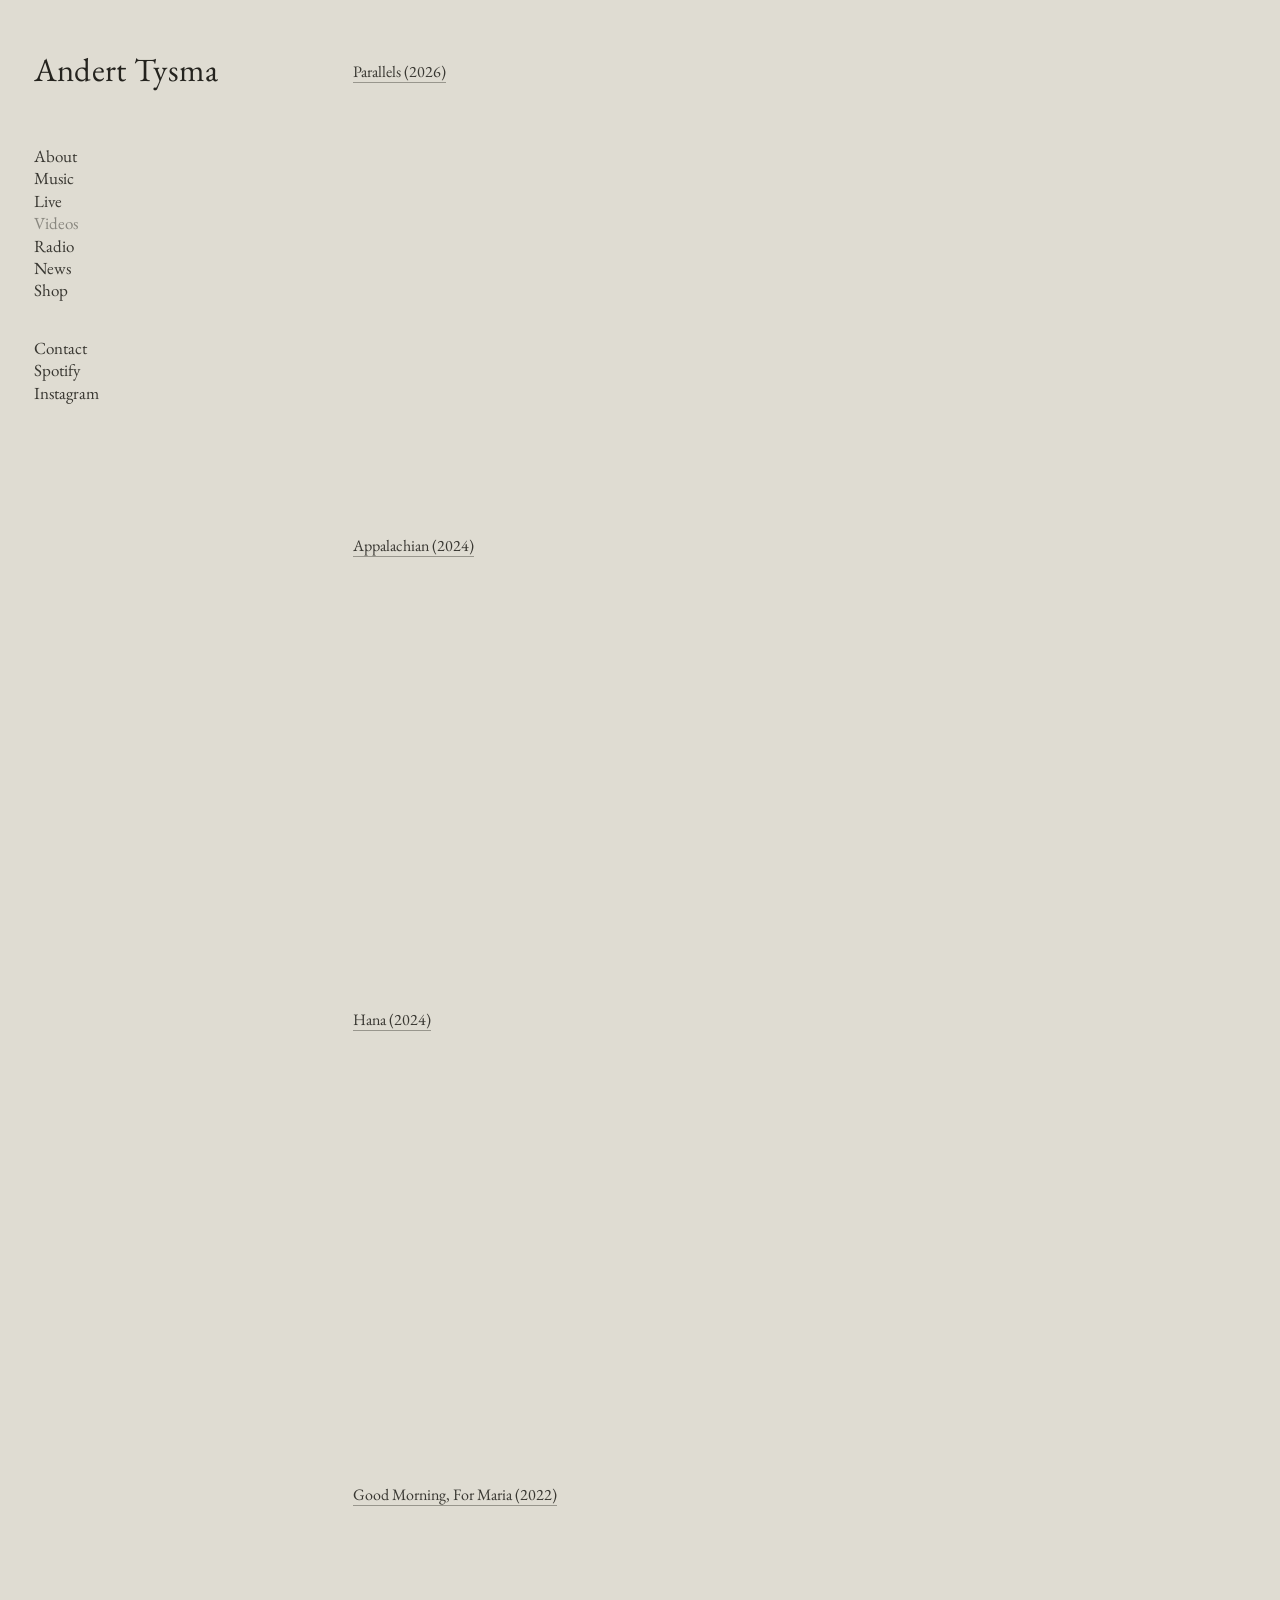
==== videos.html @ 86b9dd96 "Add files via upload" ====
<!DOCTYPE html>
<html lang="en">
<head>
  <meta charset="utf-8">
  <meta name="viewport" content="width=device-width, initial-scale=1">
  <title>Videos — Andert Tysma</title>
  <meta name="description" content="Andert Tysma — Dutch composer and pianist.">
  <meta property="og:title" content="Videos — Andert Tysma">
  <meta property="og:image" content="assets/parallels-cover-1200.jpg">
  <link rel="icon" type="image/svg+xml" href="assets/at-logo.svg">
  <link rel="preconnect" href="https://fonts.googleapis.com">
  <link rel="preconnect" href="https://fonts.gstatic.com" crossorigin>
  <link href="https://fonts.googleapis.com/css2?family=EB+Garamond:ital,wght@0,400;0,500;1,400&display=swap" rel="stylesheet">
  <link rel="stylesheet" href="style.css">
</head>
<body>
  <div class="site">
    <nav class="side" aria-label="Main">
      <a class="name" href="index.html">Andert Tysma</a>
      <ul>
        <li><a href="about.html">About</a></li>
        <li><a href="music.html">Music</a></li>
        <li><a href="live.html">Live</a></li>
        <li><a href="videos.html" aria-current="page">Videos</a></li>
        <li><a href="radio.html">Radio</a></li>
        <li><a href="news.html">News</a></li>
        <li><a href="shop.html">Shop</a></li>
      </ul>
      <ul>
        <li><a href="contact.html">Contact</a></li>
        <li><a href="https://open.spotify.com/artist/7K5Ed9APcbqH6erstMpdcM" target="_blank" rel="noopener">Spotify</a></li>
        <li><a href="https://www.instagram.com/anderttysma/" target="_blank" rel="noopener">Instagram</a></li>
      </ul>
    </nav>

    <main class="content">
      <section class="entry">
        <h2><a href="https://www.youtube.com/watch?v=qu-RlyP2Hc8" target="_blank" rel="noopener">Parallels (2026)</a></h2>
        <iframe class="video" title="Andert Tysma — Parallels"
                src="https://www.youtube.com/embed/qu-RlyP2Hc8?rel=0"
                referrerpolicy="strict-origin-when-cross-origin"
                allow="accelerometer; autoplay; clipboard-write; encrypted-media; gyroscope; picture-in-picture; web-share"
                allowfullscreen loading="lazy"></iframe>
      </section>

      <section class="entry">
        <h2><a href="https://www.youtube.com/watch?v=R7_wG4uY0Mc" target="_blank" rel="noopener">Appalachian (2024)</a></h2>
        <iframe class="video" title="Andert Tysma — Appalachian"
                src="https://www.youtube.com/embed/R7_wG4uY0Mc?rel=0"
                referrerpolicy="strict-origin-when-cross-origin"
                allow="accelerometer; autoplay; clipboard-write; encrypted-media; gyroscope; picture-in-picture; web-share"
                allowfullscreen loading="lazy"></iframe>
      </section>

      <section class="entry">
        <h2><a href="https://www.youtube.com/watch?v=959mAJRuTiE" target="_blank" rel="noopener">Hana (2024)</a></h2>
        <iframe class="video" title="Andert Tysma — Hana"
                src="https://www.youtube.com/embed/959mAJRuTiE?rel=0"
                referrerpolicy="strict-origin-when-cross-origin"
                allow="accelerometer; autoplay; clipboard-write; encrypted-media; gyroscope; picture-in-picture; web-share"
                allowfullscreen loading="lazy"></iframe>
      </section>

      <section class="entry">
        <h2><a href="https://www.youtube.com/watch?v=JKflxYLWBZQ" target="_blank" rel="noopener">Good Morning, For Maria (2022)</a></h2>
        <iframe class="video" title="Andert Tysma — Good Morning, For Maria"
                src="https://www.youtube.com/embed/JKflxYLWBZQ?rel=0"
                referrerpolicy="strict-origin-when-cross-origin"
                allow="accelerometer; autoplay; clipboard-write; encrypted-media; gyroscope; picture-in-picture; web-share"
                allowfullscreen loading="lazy"></iframe>
      </section>
    </main>
  </div>
</body>
</html>
---- style.css ----
/* Andert Tysma — layout after kmru.info: name + stacked menu on the left,
   content column starting ~38% across. */

:root {
  --panna: #dfdcd2;              /* panna white, 10% darker than #f8f4e9 */
  --ink: rgba(20, 18, 14, 0.82);
  --ink-strong: rgba(20, 18, 14, 0.92);
  --ink-dim: rgba(20, 18, 14, 0.42);
  --line: rgba(20, 18, 14, 0.35);
  --ph: rgba(20, 18, 14, 0.07);  /* placeholder boxes */
  --serif: "EB Garamond", Garamond, "Adobe Garamond Pro", "Times New Roman", serif;
  --left: 2.1rem;                /* outer margin, like KMRU's 33px */
  --top: 3.4rem;
}

* { box-sizing: border-box; margin: 0; padding: 0; }

html { -webkit-text-size-adjust: 100%; }

body {
  background: var(--panna);
  color: var(--ink);
  font-family: var(--serif);
  font-size: 17px;
  line-height: 1.32;
  -webkit-font-smoothing: antialiased;
}

a { color: inherit; text-decoration: none; }
ul { list-style: none; }

/* ---------- LAYOUT ---------- */
.site {
  display: grid;
  grid-template-columns: max-content 1fr;
  min-height: 100vh;
}

.side {
  position: sticky;
  top: 0;
  align-self: start;
  height: 100vh;
  padding: var(--top) 0 var(--top) var(--left);
  overflow-y: auto;
}

.name {
  display: inline-block;
  font-size: 2.05rem;
  line-height: 1;
  color: var(--ink-strong);
  letter-spacing: 0.01em;
  margin-bottom: 3.6rem;
}

.side ul + ul { margin-top: 2.2rem; }   /* gap before Contact, as on KMRU */
.side li a { display: inline-block; transition: color .2s; }
.side li a:hover,
.side li a[aria-current="page"] { color: var(--ink-dim); }

.content {
  /* gap to the menu: half of the earlier 38.5% column */
  padding: calc(var(--top) + 0.4rem) var(--left) 6rem clamp(4rem, 10.5vw, 9rem);
  max-width: 820px;
}

/* ---------- HOME ---------- */
.home-logo {
  display: block;
  width: 120px;
  margin-top: 3.6rem;   /* lines up with the top of the menu, where KMRU's photo sits */
  color: var(--ink-strong);
}
.home-logo svg { display: block; width: 100%; height: auto; }

/* ---------- ENTRIES ---------- */
.entry { margin-bottom: 4.5rem; }
.entry > * + * { margin-top: 0.9rem; }

h2 {
  font-size: 1rem;
  font-weight: 400;
}
h2 a, .content p a, .dates a, .shop a {
  border-bottom: 1px solid var(--line);
  transition: border-color .2s, color .2s;
}
h2 a:hover, .content p a:hover, .dates a:hover, .shop a:hover {
  color: var(--ink-dim);
  border-color: transparent;
}

.content p { max-width: 34em; }
.content p + p { margin-top: 0.9rem; }
.meta { color: var(--ink-dim); }
.placeholder { color: var(--ink-dim); font-style: italic; }

.player { display: block; width: 100%; max-width: 560px; height: 352px; border: 0; border-radius: 12px; }
.video  { display: block; width: 100%; aspect-ratio: 16 / 9; border: 0; }
figure.entry { margin-bottom: 2rem; }
.portrait { display: block; width: 100%; max-width: 560px; height: auto; }

/* placeholder boxes */
.ph {
  display: flex; align-items: center; justify-content: center;
  background: var(--ph);
  color: var(--ink-dim);
  font-size: 0.85rem;
  font-style: italic;
}
.ph--player { max-width: 560px; height: 152px; border-radius: 12px; }
.ph--video  { width: 100%; aspect-ratio: 16 / 9; }
.ph--square { width: 100%; aspect-ratio: 1; }

/* live dates */
.dates li {
  display: grid;
  grid-template-columns: 7.5em 1fr auto;
  gap: 1rem;
  padding: 0.45rem 0;
  border-bottom: 1px solid rgba(20,18,14,0.1);
}
.dates--past { color: var(--ink-dim); }

/* shop */
.shop {
  display: grid;
  grid-template-columns: repeat(auto-fill, minmax(170px, 1fr));
  gap: 2rem 1.5rem;
}
.shop li { display: grid; gap: 0.5rem; justify-items: start; }

/* singles & EPs list */
.releases li {
  display: flex; justify-content: space-between; gap: 1rem;
  max-width: 560px;
  padding: 0.35rem 0;
  border-bottom: 1px solid rgba(20,18,14,0.1);
}
.releases a { border-bottom: 1px solid var(--line); }
.releases a:hover { color: var(--ink-dim); border-color: transparent; }

.contact p + p { margin-top: 1.4rem; }

/* ---------- SMALL SCREENS ---------- */
@media (max-width: 720px) {
  :root { --left: 1.4rem; --top: 2rem; }
  .site { grid-template-columns: 1fr; align-content: start; }
  .side { position: static; height: auto; padding: var(--top) var(--left) 0; }
  .name { margin-bottom: 1.6rem; }
  .side ul + ul { margin-top: 1.2rem; }
  .content { padding: 2.6rem var(--left) 4rem; }
  .home-logo { margin-top: 0.5rem; width: 105px; }
}
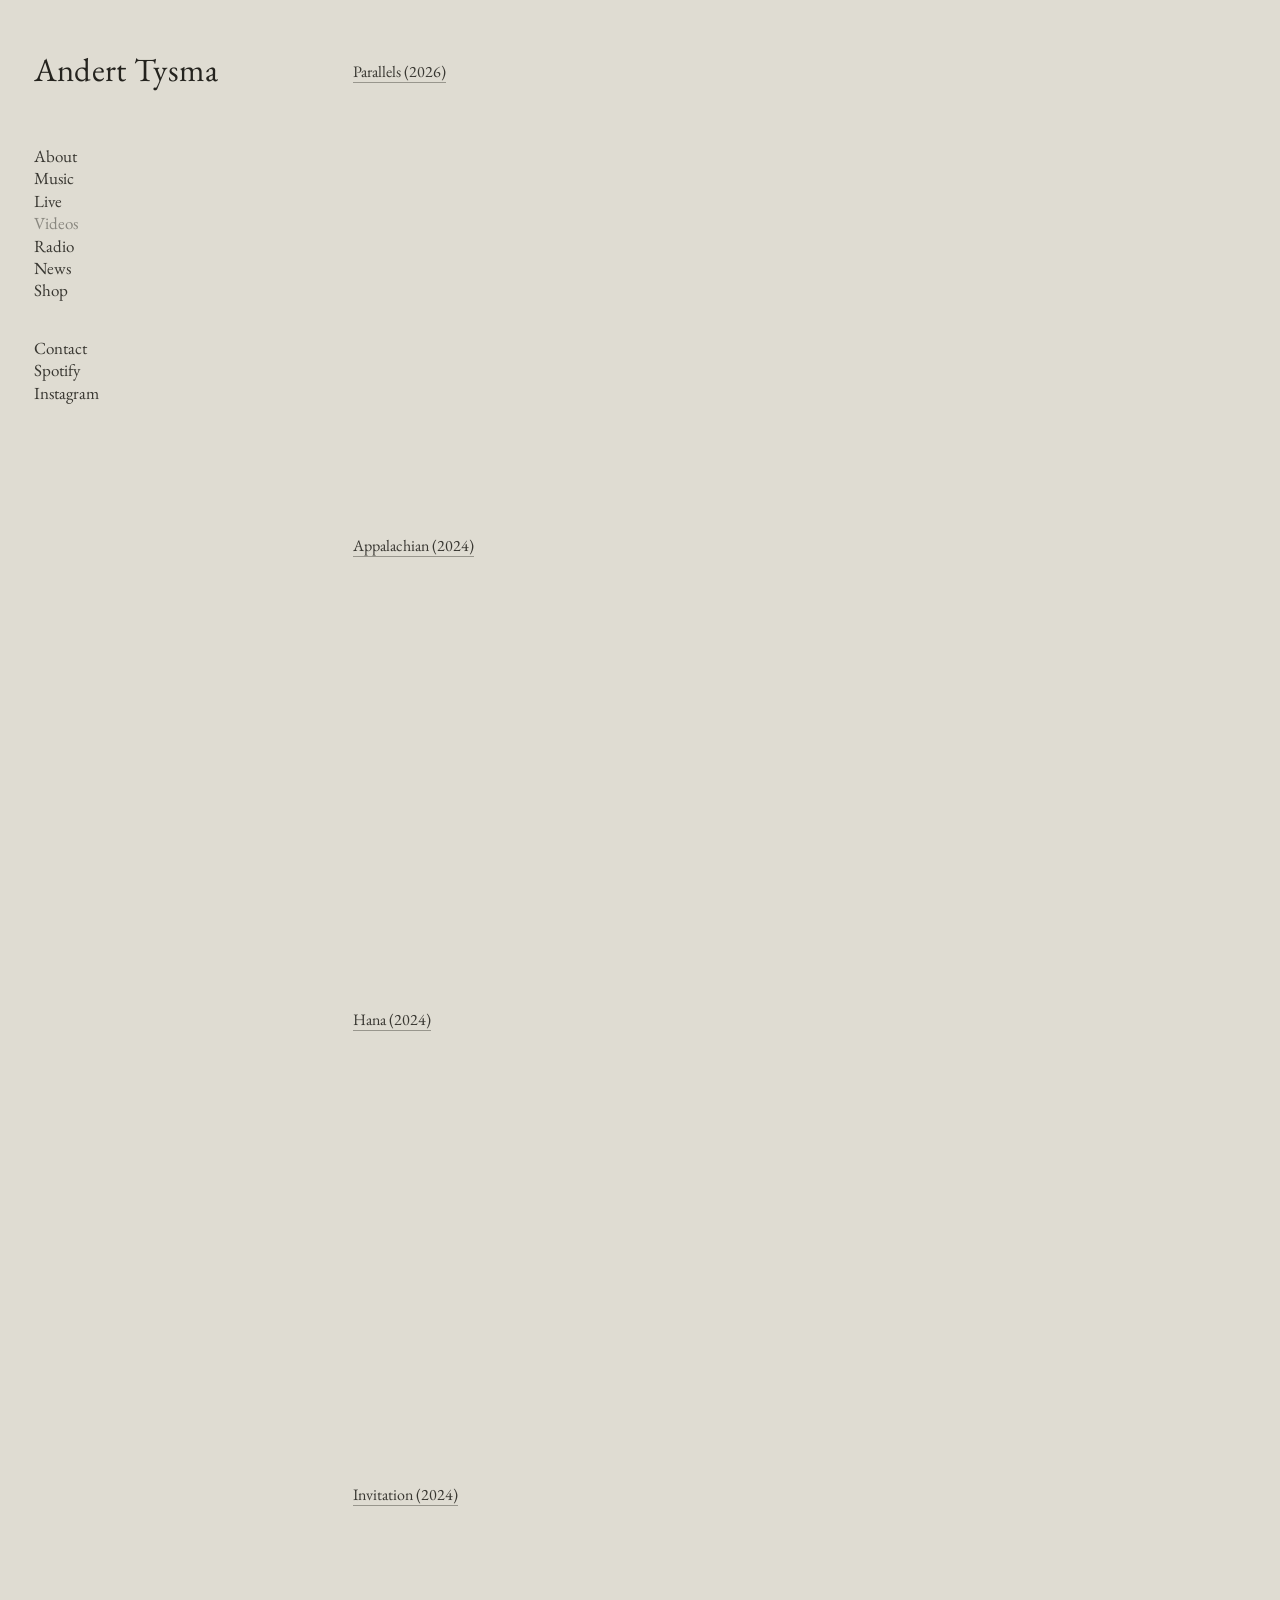
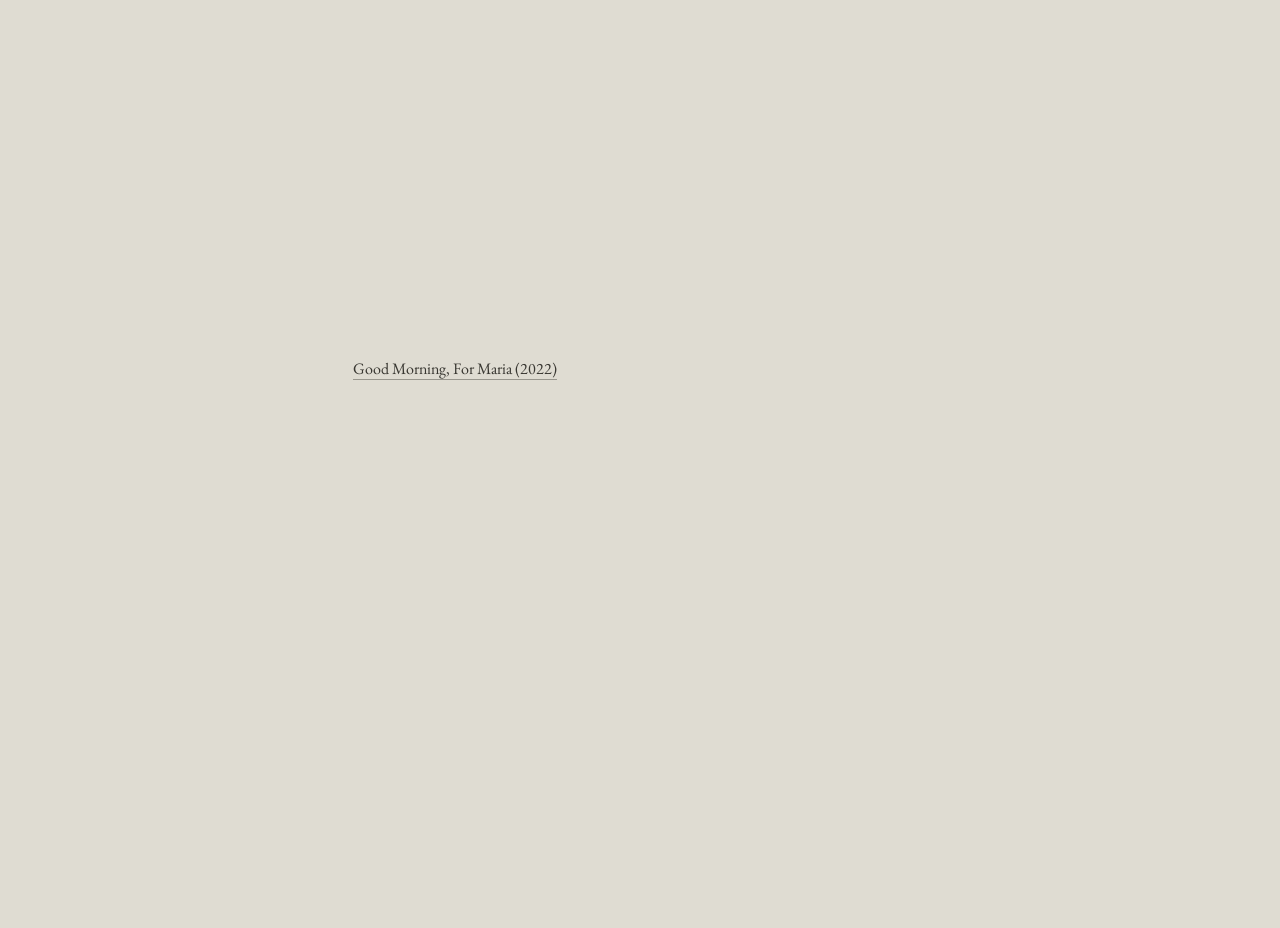
==== commit c8c0784e: "Update videos.html" ====
--- a/videos.html
+++ b/videos.html
@@ -62,6 +62,17 @@
       </section>
 
       <section class="entry">
+        <h2><a href="https://youtu.be/7UViXxFYBxI?si=KUvM69s3K2MMrVCi" target="_blank" rel="noopener">Invitation (2024)</a></h2>
+        <iframe class="video" title="Andert Tysma — Invitation"
+                src="https://youtu.be/7UViXxFYBxI?si=KUvM69s3K2MMrVCi?rel=0"
+                referrerpolicy="strict-origin-when-cross-origin"
+                allow="accelerometer; autoplay; clipboard-write; encrypted-media; gyroscope; picture-in-picture; web-share"
+                allowfullscreen loading="lazy"></iframe>
+      </section>
+
+      
+
+      <section class="entry">
         <h2><a href="https://www.youtube.com/watch?v=JKflxYLWBZQ" target="_blank" rel="noopener">Good Morning, For Maria (2022)</a></h2>
         <iframe class="video" title="Andert Tysma — Good Morning, For Maria"
                 src="https://www.youtube.com/embed/JKflxYLWBZQ?rel=0"
